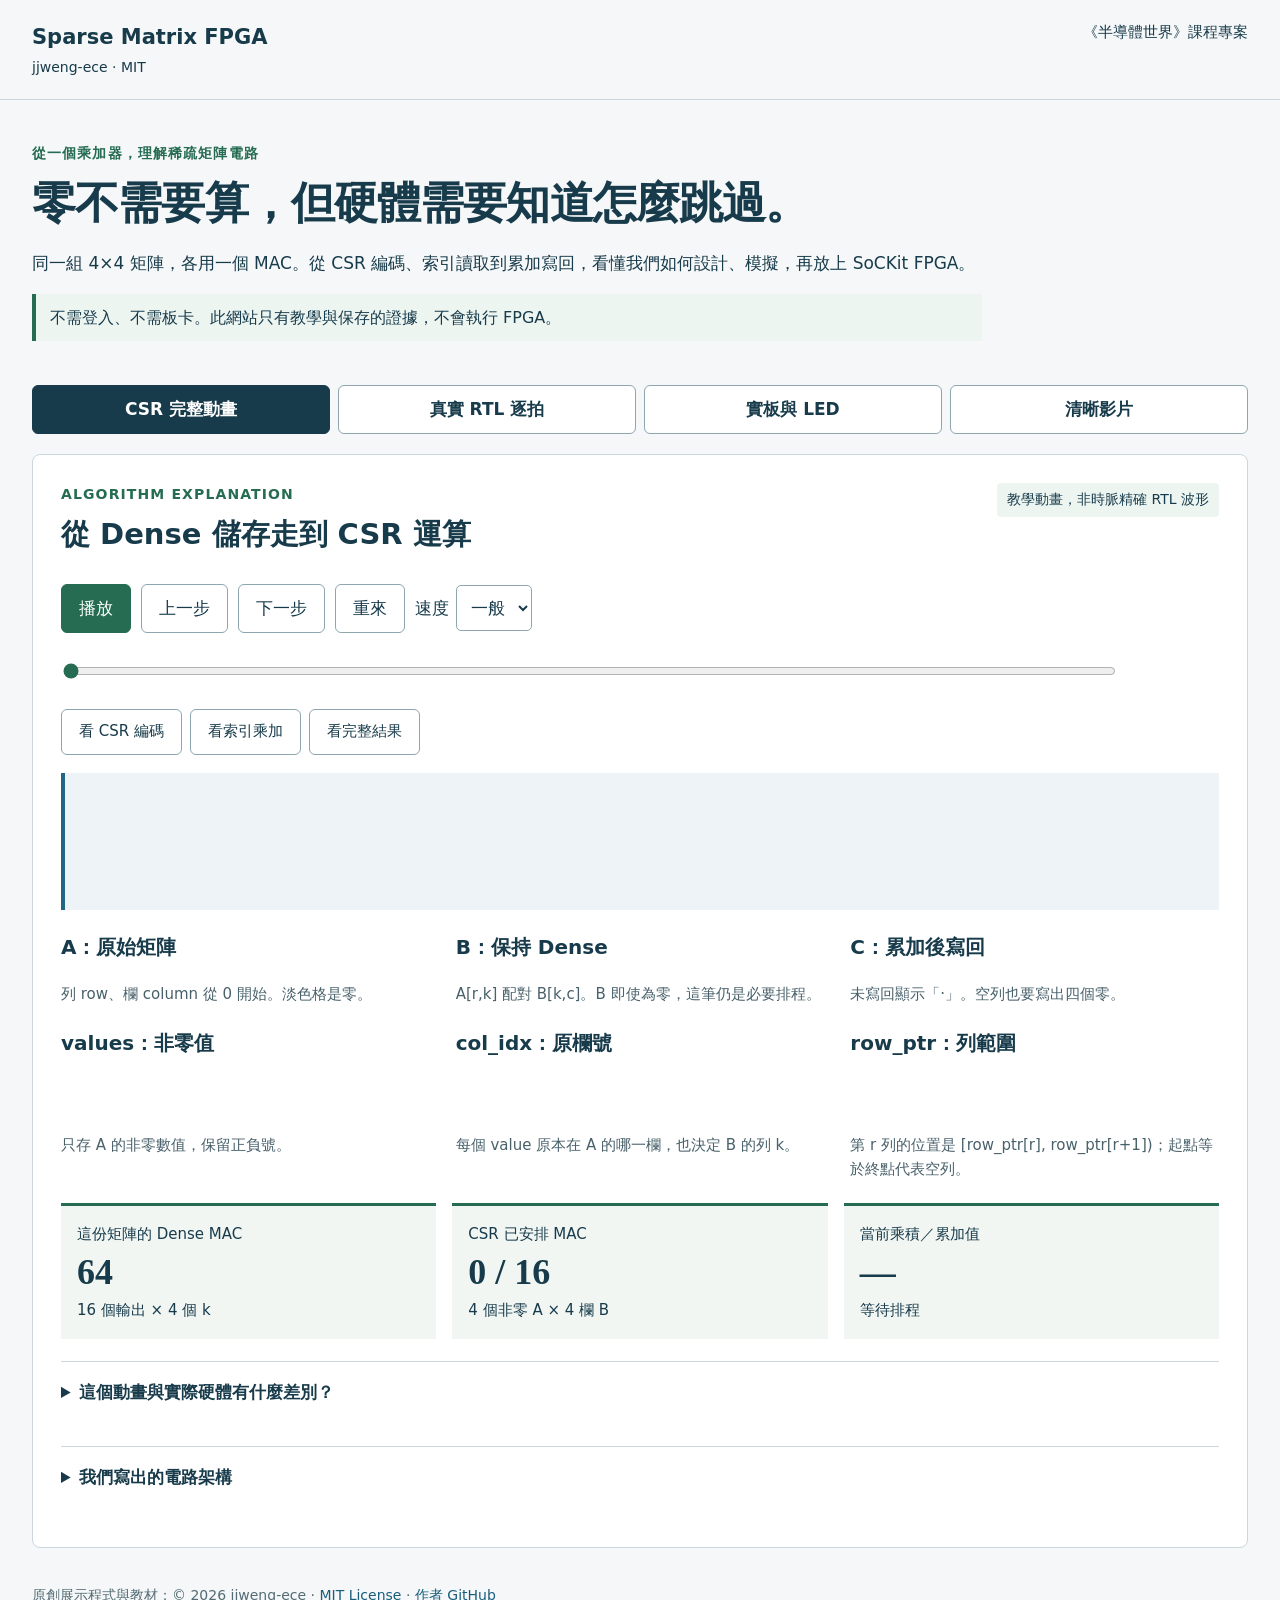
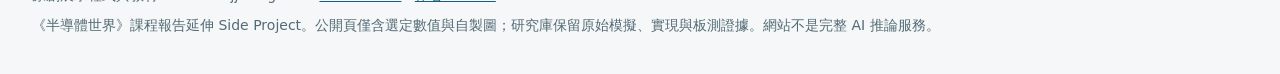
==== showcase/public_source/index.html @ 473addc1 "Publish original sparse matrix RTL, verification evidence and web demo" ====
<!doctype html>
<html lang="zh-Hant"><head><meta charset="utf-8"><meta name="viewport" content="width=device-width,initial-scale=1"><meta name="description" content="從 4×4 矩陣理解 CSR、MAC 電路與 SoCKit FPGA 驗證。互動教學、真實 RTL 取樣與保存的板測結果。"><title>Sparse Matrix FPGA｜CSR 電路互動展示</title><link rel="stylesheet" href="style.css"></head>
<body><header><a class="brand" href="#">Sparse Matrix FPGA<span>jjweng-ece · MIT</span></a><span class="course">《半導體世界》課程專案</span></header>
<main><section class="intro"><p class="eyebrow">從一個乘加器，理解稀疏矩陣電路</p><h1>零不需要算，<br class="mobile-break">但硬體需要知道怎麼跳過。</h1><p>同一組 4×4 矩陣，各用一個 MAC。從 CSR 編碼、索引讀取到累加寫回，看懂我們如何設計、模擬，再放上 SoCKit FPGA。</p><p class="notice">不需登入、不需板卡。此網站只有教學與保存的證據，不會執行 FPGA。</p></section>
<nav class="tabs" aria-label="展示分頁"><button data-tab="csr" aria-selected="true">CSR 完整動畫</button><button data-tab="rtl">真實 RTL 逐拍</button><button data-tab="board">實板與 LED</button><button data-tab="video">清晰影片</button></nav>
<section id="csr" class="tab"><div class="section-title"><div><p class="eyebrow">ALGORITHM EXPLANATION</p><h2>從 Dense 儲存走到 CSR 運算</h2></div><span class="badge">教學動畫，非時脈精確 RTL 波形</span></div>
<div class="toolbar"><button id="play" class="primary">播放</button><button id="prev">上一步</button><button id="next">下一步</button><button id="restart">重來</button><label>速度 <select id="speed"><option value="900">慢速</option><option value="450" selected>一般</option><option value="130">快速</option></select></label></div>
<div class="scrub"><input type="range" id="step" min="0" value="0" aria-label="CSR 動畫步驟"><output id="stepText"></output></div>
<div class="phase-links"><button id="encodeStart">看 CSR 編碼</button><button id="multiplyStart">看索引乘加</button><button id="finish">看完整結果</button></div>
<div class="message" aria-live="polite"><span id="phase"></span><h3 id="headline"></h3><p id="explain"></p></div>
<div class="matrices"><article><h3>A：原始矩陣</h3><div id="matrixA" class="matrix" aria-label="Matrix A"></div><p class="caption">列 row、欄 column 從 0 開始。淡色格是零。</p></article><article><h3>B：保持 Dense</h3><div id="matrixB" class="matrix" aria-label="Matrix B"></div><p class="caption">A[r,k] 配對 B[k,c]。B 即使為零，這筆仍是必要排程。</p></article><article><h3>C：累加後寫回</h3><div id="matrixC" class="matrix" aria-label="Matrix C"></div><p class="caption">未寫回顯示「·」。空列也要寫出四個零。</p></article></div>
<div class="storage"><article><h3>values：非零值</h3><div id="values" class="array"></div><p>只存 A 的非零數值，保留正負號。</p></article><article><h3>col_idx：原欄號</h3><div id="cols" class="array"></div><p>每個 value 原本在 A 的哪一欄，也決定 B 的列 k。</p></article><article><h3>row_ptr：列範圍</h3><div id="ptr" class="array"></div><p>第 r 列的位置是 [row_ptr[r], row_ptr[r+1])；起點等於終點代表空列。</p></article></div>
<div class="metric-grid"><article><span>這份矩陣的 Dense MAC</span><strong>64</strong><small>16 個輸出 × 4 個 k</small></article><article><span>CSR 已安排 MAC</span><strong id="macCount">0 / 16</strong><small>4 個非零 A × 4 欄 B</small></article><article><span>當前乘積／累加值</span><strong id="operation">—</strong><small id="accText">等待排程</small></article></div>
<details><summary>這個動畫與實際硬體有什麼差別？</summary><p>動畫把 CSR 建表也畫出來，方便理解；本專案 CSR 引擎的資料由載入介面提供，沒有宣稱板上會自動把 Dense A 壓成 CSR。動畫每一步不是 FPGA 一拍。實際 FSM 還有 CHECK、SEED、FETCH、ISSUE、DRAIN、WRITE；下一頁可看真正 ModelSim 取樣。</p><p>這個教學案例的實際 RTL busy count：Dense 178 拍、CSR 90 拍。不包含資料載入、壓縮與 PC 傳輸；75% 的 MAC 減少不等於 75% 的執行時間或功耗改善。</p></details>
<details><summary>我們寫出的電路架構</summary><p>原創 RTL 架構圖，非工具 netlist。手機可在框內橫向捲動，或點開原圖放大。</p><a href="engines_clean.svg" target="_blank" rel="noopener">開啟可放大原圖</a><div class="diagram-scroll"><img src="engines_clean.svg" alt="Dense and CSR engines each use one MAC and separate control connections"></div></details></section>
<section id="rtl" class="tab" hidden><div class="section-title"><div><p class="eyebrow">ACTUAL MODELSIM SAMPLES</p><h2>乘積先暫存，下一拍才累加</h2></div><span class="badge">真實 RTL 模擬，不是實板波形</span></div><p>這些數值來自實際 ModelSim 10.1d 測試的上升緣後取樣，時脈週期 20 ns。播放速度刻意放慢，不代表電路執行秒數。</p><div class="toolbar"><button id="rtlPlay" class="primary">播放逐拍</button><button id="rtlPrev">上一步</button><button id="rtlNext">下一步</button></div><div class="scrub"><input id="rtlStep" type="range" min="0" value="2" aria-label="RTL 取樣位置"><output id="rtlTime"></output></div><div class="message"><h3 id="rtlTitle"></h3><p id="rtlExplain"></p></div><div id="signals" class="signals"></div><p>本次實跑：12 項 MAC 檢查、兩引擎共 32 個矩陣輸出通過。包含零有效交易、負數、32-bit overflow 回繞、Reset 與載入 flush。此為固定教學例，不冒充整套大型回歸。</p><a href="mac_clean.svg" target="_blank" rel="noopener">開啟 MAC 向量原圖</a><div class="diagram-scroll"><img src="mac_clean.svg" alt="Signed MAC data path, valid pipeline and accumulator feedback"></div></section>
<section id="board" class="tab" hidden><p class="eyebrow">SAVED PHYSICAL BOARD EVIDENCE</p><h2>不只讓 LED 亮：讀回數值，逐筆核對</h2><p>Terasic SoCKit Rev C ES，5CSXFC6D6F31C8ES。A14 在 2026-11-22 執行六次保存的板測：288 個 tiles、兩引擎合計 <strong>9,216 個輸出</strong>符合獨立 Python Golden。這裡顯示保存紀錄，不會遠端啟動板子。</p><div class="metric-grid"><article><span>p50 Dense 核心週期</span><strong>8,544</strong><small>3,072 MAC</small></article><article><span>p50 CSR 核心週期</span><strong>5,508</strong><small>1,280 MAC</small></article><article><span>指定 p50 核心週期比</span><strong>1.551×</strong><small>不含 PC 與 JTAG 傳輸</small></article></div><div class="table-scroll"><table><thead><tr><th>Profile</th><th>Dense cycles</th><th>CSR cycles</th><th>Dense MAC</th><th>CSR MAC</th></tr></thead><tbody id="boardRows"></tbody></table></div><h3>同一組 LED，兩版 Top 的意義不同</h3><div class="led-grid"><article><h3>最早 ROM Demo</h3><p>KEY0 Reset；KEY1 Start；SW[1:0] 選四種矩陣。LED0 Busy、LED1 Done、LED2 板內比較 PASS、LED3 Fail。</p><p>當時由板主人工回報：Reset 後全滅，完成後 LED1、LED2 亮。這是文字觀察，沒有冒充實拍影片。</p></article><article><h3>後來 A14 可讀回版本</h3><p>PC 經 JTAG 載入／啟動；KEY1 不啟動。LED0 Busy、LED1 response-ready、LED2 兩引擎結果可讀、LED3 error。</p><p>板主回報 Reset 後 LED1 亮，完成後 LED1、LED2 亮。<strong>LED2 本身不證明算對</strong>，正確性由完整讀回支持。</p></article></div><details><summary>功耗與時序限制也保留</summary><p>RAM read-enable 候選在指定 Power Analyzer 條件下，核心動態功耗估計降低 10.02%–11.30%，總 FPGA 估計只低約 0.075%–0.084%。比較的是同一引擎原版／候選版，不是直接 CSR 對 Dense。</p><p>沒有量測實板瓦數。外部 JTAG 正式時序 signoff 仍 BLOCKED；內部已約束路徑通過與指定案例算對，不取代完整 signoff。失敗的傳輸紀錄亦保留在研究庫中。</p></details><a href="board_evidence.svg" target="_blank" rel="noopener">開啟資料讀回流程圖</a><div class="diagram-scroll"><img src="board_evidence.svg" alt="Saved A14 readback and LED evidence path"></div></section>
<section id="video" class="tab" hidden><p class="eyebrow">LOSSLESS SCREEN FRAMES</p><h2>清楚的畫面，不把小字塞滿螢幕</h2><p>影片以實際網頁的無損 PNG 畫面製作，不沿用先前的低畫質錄影。無配音，重點以大字說明；手機建議橫向或全螢幕觀看。</p><video controls playsinline preload="none" poster="video_poster.png"><source src="demo_1080p.mp4" type="video/mp4">瀏覽器不支援影片，請使用下方下載。</video><div class="toolbar"><a class="button" href="demo_1080p.mp4" download>下載 1080p</a><a class="button" href="demo_4k.mp4" download>下載 4K 原尺寸</a></div><p>影片包含演算法動畫、真實 RTL 取樣及保存板測數字，沒有實拍 LED 畫面。手機瀏覽本站不需帳號；掃描 QR Code 與直接開網址相同。</p></section>
<footer><p>原創展示程式與教材：© 2026 jjweng-ece · <a href="LICENSE.txt">MIT License</a> · <a href="https://github.com/jjweng-ece">作者 GitHub</a></p><p>《半導體世界》課程報告延伸 Side Project。公開頁僅含選定數值與自製圖；研究庫保留原始模擬、實現與板測證據。網站不是完整 AI 推論服務。</p></footer></main><script src="data.js"></script><script src="app.js"></script></body></html>
---- showcase/public_source/style.css ----
:root{color-scheme:light;--ink:#183b4b;--green:#266c52;--line:#cbd7dc;--soft:#edf5f1;--blue:#226684}*{box-sizing:border-box}body{margin:0;background:#f5f7f8;color:var(--ink);font:17px/1.7 system-ui,-apple-system,"Microsoft JhengHei",sans-serif}button,select,input{font:inherit}button,.button{min-height:46px;padding:9px 17px;border:1px solid #8da6b0;border-radius:6px;background:white;color:var(--ink);cursor:pointer;text-decoration:none;display:inline-flex;align-items:center;justify-content:center}button:hover,.button:hover{background:var(--soft)}button:focus-visible,a:focus-visible,input:focus-visible{outline:3px solid #c7751d;outline-offset:3px}button:disabled{opacity:.45;cursor:default}.primary{background:var(--green);color:white;border-color:var(--green)}.primary:hover{background:#205b46}a{color:#185d7c}header{max-width:1400px;margin:auto;padding:20px 32px;display:flex;justify-content:space-between;border-bottom:1px solid var(--line);gap:16px}.brand{font-weight:750;font-size:21px;text-decoration:none;color:var(--ink)}.brand span{display:block;font-weight:400;font-size:14px}.course{font-size:15px}main{max-width:1400px;margin:auto;padding:0 32px}.intro{padding:42px 0 28px;max-width:950px}.eyebrow{font-size:14px;letter-spacing:.08em;color:var(--green);font-weight:650;margin:0 0 8px}h1{font-size:clamp(30px,3.4vw,49px);line-height:1.35;margin:0 0 16px;letter-spacing:-.02em}h2{font-size:29px;line-height:1.35;margin:0 0 16px}h3{font-size:20px;line-height:1.5;margin:0 0 10px}p{margin:8px 0 16px}.notice{padding:10px 14px;background:var(--soft);border-left:4px solid var(--green);font-size:16px}.mobile-break{display:none}.tabs{display:flex;flex-wrap:wrap;gap:8px;margin-bottom:20px}.tabs button{flex:1;white-space:nowrap;font-weight:650}.tabs button[aria-selected=true]{background:var(--ink);color:white;border-color:var(--ink)}.tab{padding:28px;background:white;border:1px solid var(--line);border-radius:8px;scroll-margin-top:12px}.tab[hidden]{display:none}.section-title{display:flex;justify-content:space-between;align-items:start;gap:20px}.badge{font-size:14px;background:var(--soft);padding:5px 10px;border-radius:4px}.toolbar{display:flex;align-items:center;flex-wrap:wrap;gap:10px;margin:14px 0}.toolbar label{display:flex;align-items:center;gap:7px}select{min-height:46px;border:1px solid #8da6b0;border-radius:5px;background:white;padding:5px 10px;color:var(--ink)}.scrub{display:flex;gap:16px;align-items:center;margin:14px 0}input[type=range]{min-width:0;min-height:44px;flex:1;accent-color:var(--green)}output{white-space:nowrap;min-width:85px;text-align:right}.phase-links{display:flex;flex-wrap:wrap;gap:8px}.phase-links button{font-size:15px}.message{background:#edf3f7;border-left:4px solid var(--blue);padding:16px 20px;margin:18px 0;min-height:137px}.message>span{font-size:14px;color:#3d6678}.message h3{font-size:23px;margin:4px 0}.message p{margin:0}.matrices,.storage{display:grid;grid-template-columns:repeat(3,minmax(0,1fr));gap:26px;margin:22px 0}.matrix{display:grid;grid-template-columns:repeat(4,minmax(0,1fr));gap:7px;max-width:360px}.cell{border:1px solid #bacbd1;border-radius:5px;min-height:56px;display:flex;align-items:center;justify-content:center;font:600 25px/1.2 "Times New Roman",serif;background:#f1f5f6;position:relative}.cell.zero{color:#75848a;background:#fafbfc}.cell.active{border:3px solid var(--green);background:#d7efe0;color:#123e2a}.cell.target{border:3px solid #b06712;background:#fff0d6;color:#74410c}.caption,.storage p{font-size:15px;line-height:1.6;color:#49616b;margin:10px 0 0}.array{display:flex;flex-wrap:wrap;gap:7px;min-height:55px}.entry{position:relative;border:1px solid #a8bfc8;background:#f5f8fa;min-width:47px;padding:4px 11px;text-align:center;font-size:22px;border-radius:4px}.entry small{display:block;font:13px system-ui;color:#5d737d}.entry.active{background:#d7efe0;border:2px solid var(--green)}.empty{color:#5a6f78;font-size:16px}.metric-grid,.led-grid{display:grid;grid-template-columns:repeat(3,minmax(0,1fr));gap:16px;margin:22px 0}.metric-grid article{border-top:3px solid var(--green);background:#f1f6f3;padding:16px}.metric-grid span,.metric-grid small{display:block;font-size:15px}.metric-grid strong{font:600 36px/1.4 "Times New Roman",serif;overflow-wrap:anywhere}.led-grid{grid-template-columns:1fr 1fr}.led-grid article{border:1px solid var(--line);padding:20px}.led-grid p{font-size:16px}.table-scroll,.diagram-scroll{overflow-x:auto;max-width:100%;margin:16px 0}.table-scroll{border:1px solid var(--line)}table{border-collapse:collapse;min-width:610px;width:100%;font-size:16px}th,td{padding:12px;text-align:left;border-bottom:1px solid var(--line)}th{background:var(--soft)}.diagram-scroll img{display:block;width:100%;min-width:900px;height:auto}details{border-top:1px solid var(--line);padding:16px 0;margin-top:12px}summary{cursor:pointer;min-height:40px;font-weight:600}details p{font-size:16px;max-width:1050px}.signals{display:grid;grid-template-columns:repeat(5,minmax(0,1fr));gap:12px;margin:20px 0}.signal{background:#f0f5f7;border:1px solid var(--line);padding:14px;min-width:0}.signal span{display:block;font-size:15px;overflow-wrap:anywhere}.signal strong{display:block;font:600 31px/1.5 "Times New Roman",serif;overflow-wrap:anywhere}video{width:100%;height:auto;background:#10232d;border-radius:5px;margin:14px 0}footer{padding:30px 0;font-size:14px;color:#536b75;max-width:1100px}footer p{margin:6px 0}.recording header,.recording .intro,.recording .tabs,.recording footer,.recording details{display:none}.recording main{max-width:1800px;padding:30px}.recording .tab{padding:34px;border:0}.recording h2{font-size:38px}.recording .message h3{font-size:31px}.recording .message p{font-size:24px}.recording .matrices{gap:70px}.recording .cell{min-height:72px;font-size:36px}.recording .storage{margin:12px 0}.recording .storage h3{font-size:24px}.recording .caption,.recording .storage p{font-size:19px}.recording .toolbar,.recording .scrub,.recording .phase-links{display:none}.recording .metric-grid{margin:15px 0}.recording .signal strong{font-size:44px}.recording .signal span{font-size:22px}.recording .signals{gap:20px}.recording .tab>p{font-size:23px}.recording .metric-grid strong{font-size:48px}.recording .metric-grid span,.recording .metric-grid small{font-size:22px}@media(max-width:950px){.section-title{display:block}.badge{display:inline-block;margin-bottom:8px}.matrices,.storage{gap:16px}.cell{min-height:48px}.signals{grid-template-columns:repeat(3,minmax(0,1fr))}}@media(max-width:640px){header{padding:15px 16px}.course{display:none}main{padding:0 14px}.intro{padding:28px 4px 18px}.mobile-break{display:block}.tabs{display:grid;grid-template-columns:1fr 1fr;gap:8px}.tabs button{padding:10px 8px;font-size:15px}.tab{padding:19px 16px}h2{font-size:25px}h3{font-size:19px}.toolbar{gap:8px}.toolbar button{padding:8px 12px}.matrices,.storage{grid-template-columns:1fr;gap:23px}.matrix{max-width:none}.cell{min-height:54px}.matrices article{max-width:100%}.metric-grid{grid-template-columns:1fr}.metric-grid article{padding:12px 16px}.metric-grid strong{font-size:34px}.led-grid{grid-template-columns:1fr}.signals{grid-template-columns:repeat(2,minmax(0,1fr));gap:9px}.signal{padding:11px}.message{padding:13px 15px;min-height:0}.message h3{font-size:21px}.phase-links{gap:6px}.phase-links button{font-size:14px;padding:7px 10px;flex:1}output{min-width:70px;font-size:15px}.scrub{gap:8px}.brand{font-size:19px}footer{padding:24px 3px}}
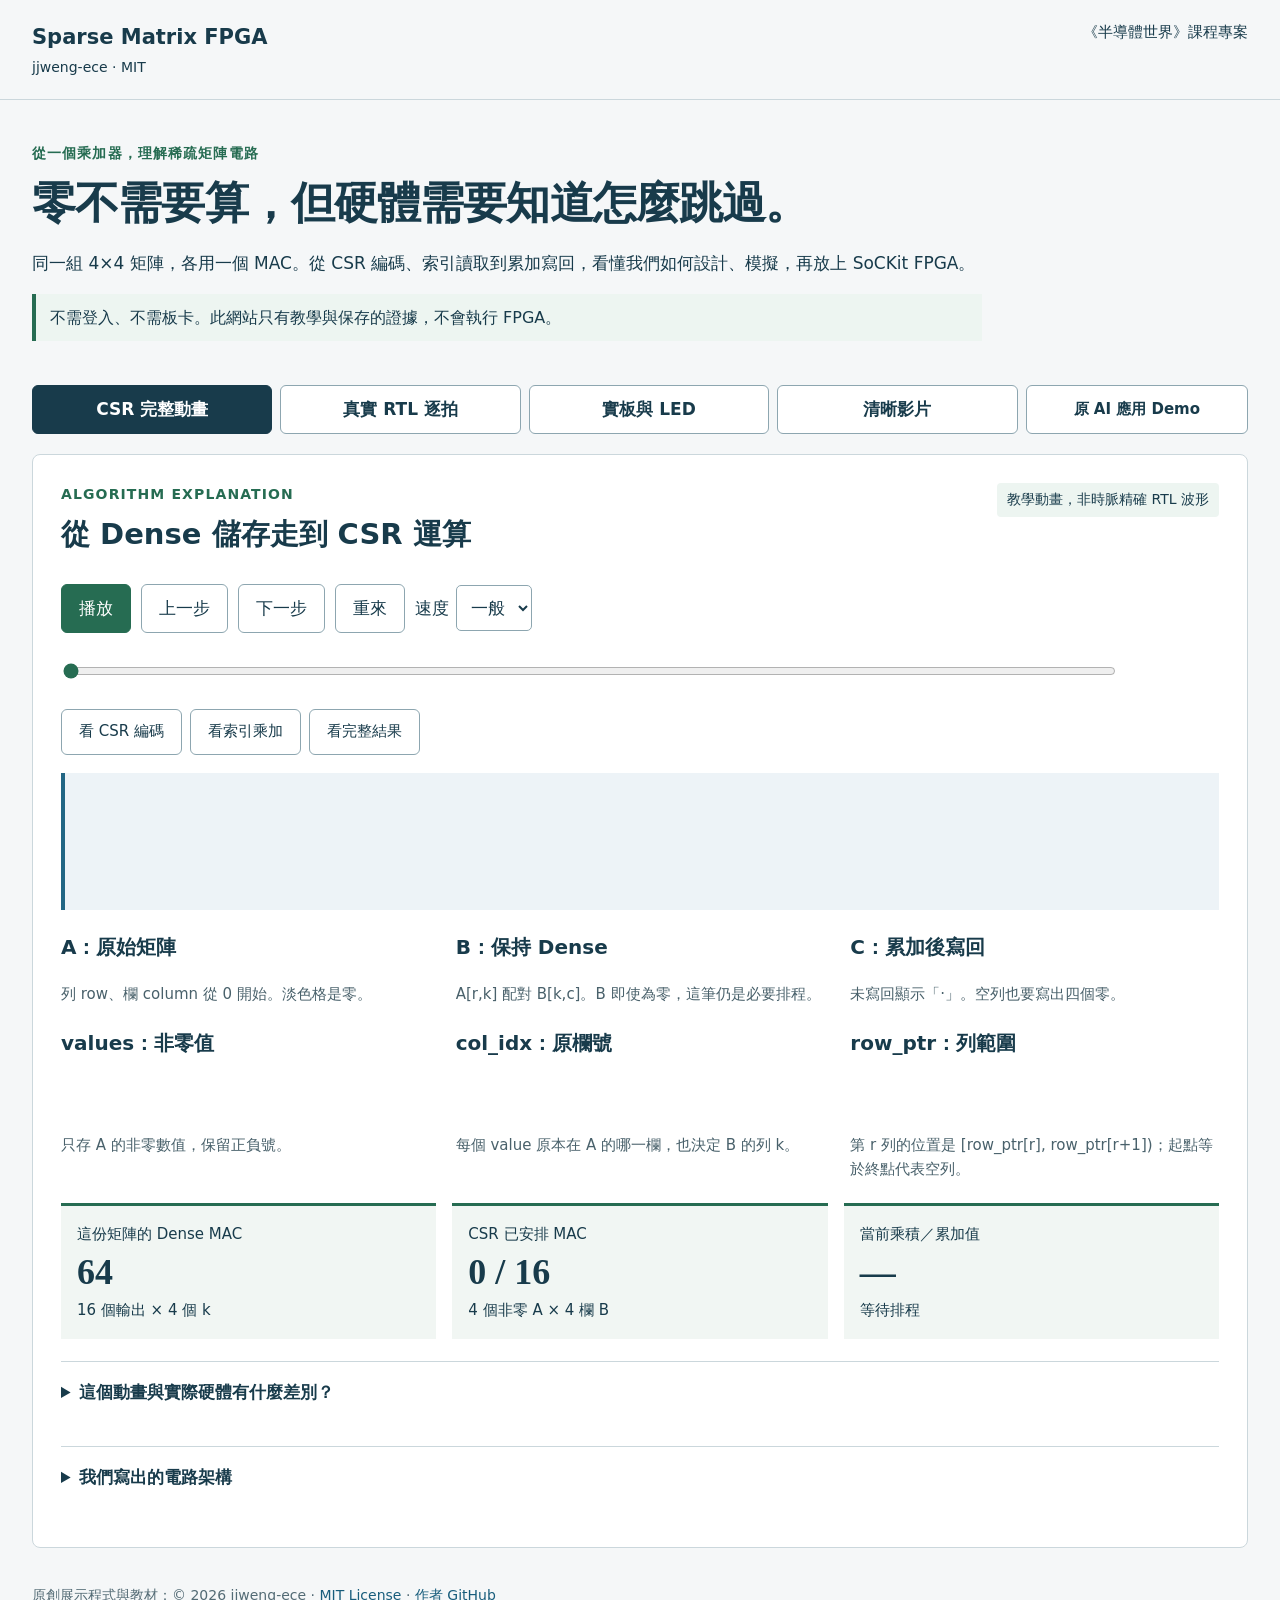
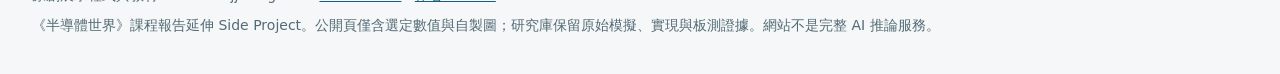
==== commit 80b3656c: "Publish original sparse matrix RTL, verification evidence and web demo" ====
--- a/showcase/public_source/index.html
+++ b/showcase/public_source/index.html
@@ -2,7 +2,7 @@
 <html lang="zh-Hant"><head><meta charset="utf-8"><meta name="viewport" content="width=device-width,initial-scale=1"><meta name="description" content="從 4×4 矩陣理解 CSR、MAC 電路與 SoCKit FPGA 驗證。互動教學、真實 RTL 取樣與保存的板測結果。"><title>Sparse Matrix FPGA｜CSR 電路互動展示</title><link rel="stylesheet" href="style.css"></head>
 <body><header><a class="brand" href="#">Sparse Matrix FPGA<span>jjweng-ece · MIT</span></a><span class="course">《半導體世界》課程專案</span></header>
 <main><section class="intro"><p class="eyebrow">從一個乘加器，理解稀疏矩陣電路</p><h1>零不需要算，<br class="mobile-break">但硬體需要知道怎麼跳過。</h1><p>同一組 4×4 矩陣，各用一個 MAC。從 CSR 編碼、索引讀取到累加寫回，看懂我們如何設計、模擬，再放上 SoCKit FPGA。</p><p class="notice">不需登入、不需板卡。此網站只有教學與保存的證據，不會執行 FPGA。</p></section>
-<nav class="tabs" aria-label="展示分頁"><button data-tab="csr" aria-selected="true">CSR 完整動畫</button><button data-tab="rtl">真實 RTL 逐拍</button><button data-tab="board">實板與 LED</button><button data-tab="video">清晰影片</button></nav>
+<nav class="tabs" aria-label="展示分頁"><button data-tab="csr" aria-selected="true">CSR 完整動畫</button><button data-tab="rtl">真實 RTL 逐拍</button><button data-tab="board">實板與 LED</button><button data-tab="video">清晰影片</button><a class="button" href="ai/">原 AI 應用 Demo</a></nav>
 <section id="csr" class="tab"><div class="section-title"><div><p class="eyebrow">ALGORITHM EXPLANATION</p><h2>從 Dense 儲存走到 CSR 運算</h2></div><span class="badge">教學動畫，非時脈精確 RTL 波形</span></div>
 <div class="toolbar"><button id="play" class="primary">播放</button><button id="prev">上一步</button><button id="next">下一步</button><button id="restart">重來</button><label>速度 <select id="speed"><option value="900">慢速</option><option value="450" selected>一般</option><option value="130">快速</option></select></label></div>
 <div class="scrub"><input type="range" id="step" min="0" value="0" aria-label="CSR 動畫步驟"><output id="stepText"></output></div>
--- a/showcase/public_source/style.css
+++ b/showcase/public_source/style.css
@@ -1 +1,3 @@
 :root{color-scheme:light;--ink:#183b4b;--green:#266c52;--line:#cbd7dc;--soft:#edf5f1;--blue:#226684}*{box-sizing:border-box}body{margin:0;background:#f5f7f8;color:var(--ink);font:17px/1.7 system-ui,-apple-system,"Microsoft JhengHei",sans-serif}button,select,input{font:inherit}button,.button{min-height:46px;padding:9px 17px;border:1px solid #8da6b0;border-radius:6px;background:white;color:var(--ink);cursor:pointer;text-decoration:none;display:inline-flex;align-items:center;justify-content:center}button:hover,.button:hover{background:var(--soft)}button:focus-visible,a:focus-visible,input:focus-visible{outline:3px solid #c7751d;outline-offset:3px}button:disabled{opacity:.45;cursor:default}.primary{background:var(--green);color:white;border-color:var(--green)}.primary:hover{background:#205b46}a{color:#185d7c}header{max-width:1400px;margin:auto;padding:20px 32px;display:flex;justify-content:space-between;border-bottom:1px solid var(--line);gap:16px}.brand{font-weight:750;font-size:21px;text-decoration:none;color:var(--ink)}.brand span{display:block;font-weight:400;font-size:14px}.course{font-size:15px}main{max-width:1400px;margin:auto;padding:0 32px}.intro{padding:42px 0 28px;max-width:950px}.eyebrow{font-size:14px;letter-spacing:.08em;color:var(--green);font-weight:650;margin:0 0 8px}h1{font-size:clamp(30px,3.4vw,49px);line-height:1.35;margin:0 0 16px;letter-spacing:-.02em}h2{font-size:29px;line-height:1.35;margin:0 0 16px}h3{font-size:20px;line-height:1.5;margin:0 0 10px}p{margin:8px 0 16px}.notice{padding:10px 14px;background:var(--soft);border-left:4px solid var(--green);font-size:16px}.mobile-break{display:none}.tabs{display:flex;flex-wrap:wrap;gap:8px;margin-bottom:20px}.tabs button{flex:1;white-space:nowrap;font-weight:650}.tabs button[aria-selected=true]{background:var(--ink);color:white;border-color:var(--ink)}.tab{padding:28px;background:white;border:1px solid var(--line);border-radius:8px;scroll-margin-top:12px}.tab[hidden]{display:none}.section-title{display:flex;justify-content:space-between;align-items:start;gap:20px}.badge{font-size:14px;background:var(--soft);padding:5px 10px;border-radius:4px}.toolbar{display:flex;align-items:center;flex-wrap:wrap;gap:10px;margin:14px 0}.toolbar label{display:flex;align-items:center;gap:7px}select{min-height:46px;border:1px solid #8da6b0;border-radius:5px;background:white;padding:5px 10px;color:var(--ink)}.scrub{display:flex;gap:16px;align-items:center;margin:14px 0}input[type=range]{min-width:0;min-height:44px;flex:1;accent-color:var(--green)}output{white-space:nowrap;min-width:85px;text-align:right}.phase-links{display:flex;flex-wrap:wrap;gap:8px}.phase-links button{font-size:15px}.message{background:#edf3f7;border-left:4px solid var(--blue);padding:16px 20px;margin:18px 0;min-height:137px}.message>span{font-size:14px;color:#3d6678}.message h3{font-size:23px;margin:4px 0}.message p{margin:0}.matrices,.storage{display:grid;grid-template-columns:repeat(3,minmax(0,1fr));gap:26px;margin:22px 0}.matrix{display:grid;grid-template-columns:repeat(4,minmax(0,1fr));gap:7px;max-width:360px}.cell{border:1px solid #bacbd1;border-radius:5px;min-height:56px;display:flex;align-items:center;justify-content:center;font:600 25px/1.2 "Times New Roman",serif;background:#f1f5f6;position:relative}.cell.zero{color:#75848a;background:#fafbfc}.cell.active{border:3px solid var(--green);background:#d7efe0;color:#123e2a}.cell.target{border:3px solid #b06712;background:#fff0d6;color:#74410c}.caption,.storage p{font-size:15px;line-height:1.6;color:#49616b;margin:10px 0 0}.array{display:flex;flex-wrap:wrap;gap:7px;min-height:55px}.entry{position:relative;border:1px solid #a8bfc8;background:#f5f8fa;min-width:47px;padding:4px 11px;text-align:center;font-size:22px;border-radius:4px}.entry small{display:block;font:13px system-ui;color:#5d737d}.entry.active{background:#d7efe0;border:2px solid var(--green)}.empty{color:#5a6f78;font-size:16px}.metric-grid,.led-grid{display:grid;grid-template-columns:repeat(3,minmax(0,1fr));gap:16px;margin:22px 0}.metric-grid article{border-top:3px solid var(--green);background:#f1f6f3;padding:16px}.metric-grid span,.metric-grid small{display:block;font-size:15px}.metric-grid strong{font:600 36px/1.4 "Times New Roman",serif;overflow-wrap:anywhere}.led-grid{grid-template-columns:1fr 1fr}.led-grid article{border:1px solid var(--line);padding:20px}.led-grid p{font-size:16px}.table-scroll,.diagram-scroll{overflow-x:auto;max-width:100%;margin:16px 0}.table-scroll{border:1px solid var(--line)}table{border-collapse:collapse;min-width:610px;width:100%;font-size:16px}th,td{padding:12px;text-align:left;border-bottom:1px solid var(--line)}th{background:var(--soft)}.diagram-scroll img{display:block;width:100%;min-width:900px;height:auto}details{border-top:1px solid var(--line);padding:16px 0;margin-top:12px}summary{cursor:pointer;min-height:40px;font-weight:600}details p{font-size:16px;max-width:1050px}.signals{display:grid;grid-template-columns:repeat(5,minmax(0,1fr));gap:12px;margin:20px 0}.signal{background:#f0f5f7;border:1px solid var(--line);padding:14px;min-width:0}.signal span{display:block;font-size:15px;overflow-wrap:anywhere}.signal strong{display:block;font:600 31px/1.5 "Times New Roman",serif;overflow-wrap:anywhere}video{width:100%;height:auto;background:#10232d;border-radius:5px;margin:14px 0}footer{padding:30px 0;font-size:14px;color:#536b75;max-width:1100px}footer p{margin:6px 0}.recording header,.recording .intro,.recording .tabs,.recording footer,.recording details{display:none}.recording main{max-width:1800px;padding:30px}.recording .tab{padding:34px;border:0}.recording h2{font-size:38px}.recording .message h3{font-size:31px}.recording .message p{font-size:24px}.recording .matrices{gap:70px}.recording .cell{min-height:72px;font-size:36px}.recording .storage{margin:12px 0}.recording .storage h3{font-size:24px}.recording .caption,.recording .storage p{font-size:19px}.recording .toolbar,.recording .scrub,.recording .phase-links{display:none}.recording .metric-grid{margin:15px 0}.recording .signal strong{font-size:44px}.recording .signal span{font-size:22px}.recording .signals{gap:20px}.recording .tab>p{font-size:23px}.recording .metric-grid strong{font-size:48px}.recording .metric-grid span,.recording .metric-grid small{font-size:22px}@media(max-width:950px){.section-title{display:block}.badge{display:inline-block;margin-bottom:8px}.matrices,.storage{gap:16px}.cell{min-height:48px}.signals{grid-template-columns:repeat(3,minmax(0,1fr))}}@media(max-width:640px){header{padding:15px 16px}.course{display:none}main{padding:0 14px}.intro{padding:28px 4px 18px}.mobile-break{display:block}.tabs{display:grid;grid-template-columns:1fr 1fr;gap:8px}.tabs button{padding:10px 8px;font-size:15px}.tab{padding:19px 16px}h2{font-size:25px}h3{font-size:19px}.toolbar{gap:8px}.toolbar button{padding:8px 12px}.matrices,.storage{grid-template-columns:1fr;gap:23px}.matrix{max-width:none}.cell{min-height:54px}.matrices article{max-width:100%}.metric-grid{grid-template-columns:1fr}.metric-grid article{padding:12px 16px}.metric-grid strong{font-size:34px}.led-grid{grid-template-columns:1fr}.signals{grid-template-columns:repeat(2,minmax(0,1fr));gap:9px}.signal{padding:11px}.message{padding:13px 15px;min-height:0}.message h3{font-size:21px}.phase-links{gap:6px}.phase-links button{font-size:14px;padding:7px 10px;flex:1}output{min-width:70px;font-size:15px}.scrub{gap:8px}.brand{font-size:19px}footer{padding:24px 3px}}
+
+.tabs a.button{flex:1;font-size:15px;font-weight:650;min-width:0;padding:10px 8px}@media(max-width:640px){.tabs a.button{grid-column:1/-1}}
